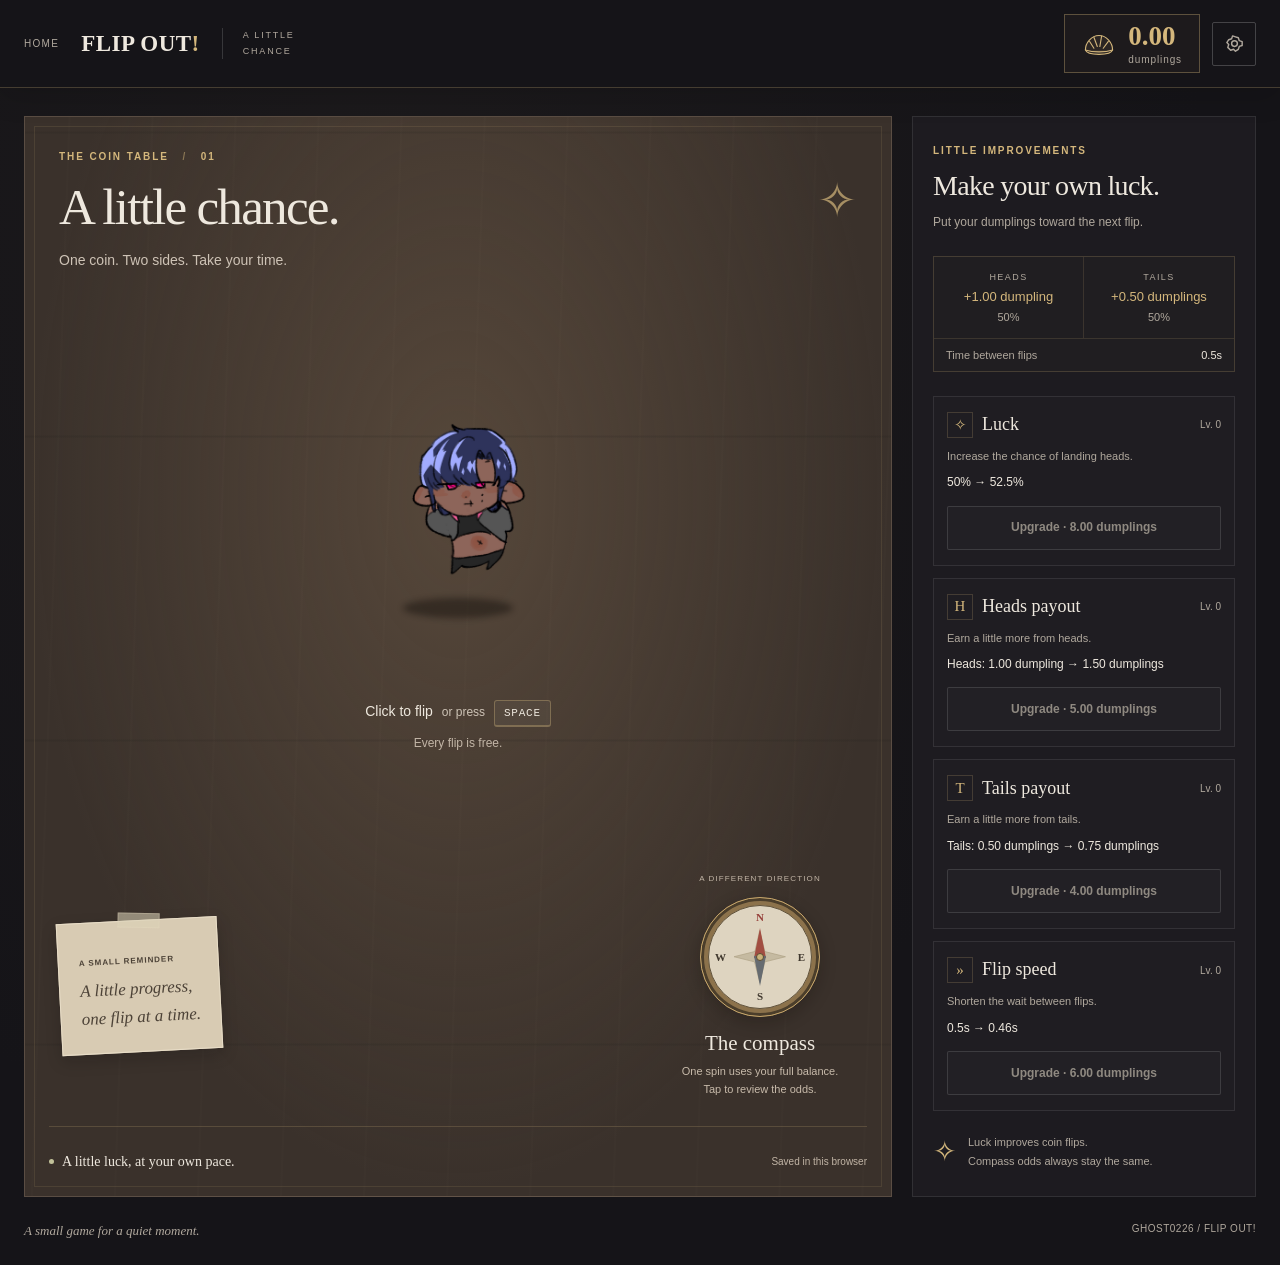
==== dice/index.html @ ee620041 "dice game" ====
<!DOCTYPE html>
<html lang="en">
<head>
  <meta charset="UTF-8">
  <meta name="viewport" content="width=device-width, initial-scale=1.0, viewport-fit=cover">
  <meta name="theme-color" content="#151418">
  <meta name="description" content="A quiet moment of chance. Flip a coin, collect dumplings, and make a little progress at your own pace.">
  <title>FLIP OUT! · A little chance</title>
  <link rel="stylesheet" href="style.css">
  <script src="config.js" defer></script>
  <script src="core.js" defer></script>
  <script src="storage.js" defer></script>
  <script src="app.js" defer></script>
</head>
<body>
    <header class="topbar">
      <div class="brand-group">
        <a class="home-link" href="../" aria-label="Back to home">HOME</a>
        <a class="brand" href="./" aria-label="FLIP OUT! home">FLIP OUT<span>!</span></a>
        <span class="edition-label">A LITTLE CHANCE</span>
      </div>
      <div class="topbar-actions">
        <div class="wallet" aria-label="Dumpling balance">
          <svg class="dumpling-icon" viewBox="0 0 40 32" aria-hidden="true"><path d="M4 23c0-8 7-17 16-17s16 9 16 17c-2 7-30 7-32 0Z"/><path d="m9 13 5 8m0-13 4 11m5-12-2 12m10-6-6 8M4 23c9 3 23 3 32 0"/></svg>
          <span class="wallet-value"><strong id="balance">0.00</strong><span>dumplings</span></span>
        </div>
        <button type="button" class="icon-button settings-button" id="settingsButton" aria-label="Open settings" title="Customize your coin"><svg viewBox="0 0 24 24" aria-hidden="true"><path d="m10 3-1 3-3 1-2 3 2 2-1 3 3 3 3-1 2 2 3-2 1-3 3-1v-4l-3-1-1-3-3-1Z"/><circle cx="12" cy="11" r="3"/></svg></button>
      </div>
    </header>
  <div class="game-shell">
    <main class="game-layout">
      <section class="desk" aria-labelledby="deskTitle">
        <div class="desk-grain" aria-hidden="true"></div>
        <header class="desk-heading">
          <p class="eyebrow">THE COIN TABLE <span aria-hidden="true">/</span> 01</p>
          <h1 id="deskTitle">A little chance.</h1>
          <p class="desk-description">One coin. Two sides. Take your time.</p>
          <span class="desk-sticker" aria-hidden="true">✧</span>
        </header>
        <div class="desk-field" id="coinStage">
          <div class="coin-shadow" id="coinShadow" aria-hidden="true"></div>
          <button type="button" class="coin-button" id="coinButton" aria-label="Flip the coin" aria-describedby="coinInstructions">
            <span class="coin-lift" id="coinLift">
              <span class="coin-rotor" id="coinRotor">
                <span class="coin-face front" aria-hidden="true"><img id="headsImage" src="../coin/앞면1.gif" alt="" draggable="false"></span>
                <span class="coin-face back" aria-hidden="true"><img id="tailsImage" src="../coin/뒷면1.gif" alt="" draggable="false"></span>
              </span>
            </span>
          </button>
          <p class="coin-result" id="coinResult" role="status" aria-live="polite"></p>
          <div class="coin-instructions" id="coinInstructions"><span class="desktop-instruction">Click to flip <span class="or">or press</span> <kbd>SPACE</kbd></span><span class="touch-instruction">Tap to flip</span><span class="free-note">Every flip is free.</span></div>
        </div>
        <div class="desk-accessories">
          <div class="desk-note"><span class="note-pin" aria-hidden="true"></span><p><strong>A SMALL REMINDER</strong><br>A little progress,<br>one flip at a time.</p></div>
          <div class="compass-unit">
            <span class="compass-tag" aria-hidden="true">A DIFFERENT DIRECTION</span>
            <button type="button" class="compass-button" id="compassButton" aria-label="Open compass: risk your entire dumpling balance" aria-describedby="compassHelp">
              <span class="compass-ring" aria-hidden="true">
                <span class="compass-direction north">N</span><span class="compass-direction south">S</span><span class="compass-direction east">E</span><span class="compass-direction west">W</span>
                <svg class="compass-rose" viewBox="0 0 100 100"><path d="m50 15 7 28 28 7-28 7-7 28-7-28-28-7 28-7Z"/></svg>
                <span class="compass-needle" id="compassNeedle"><span class="needle-north"></span><span class="needle-south"></span></span>
                <span class="compass-pin"></span>
              </span>
            </button>
            <span class="compass-caption">The compass</span>
            <p id="compassHelp">One spin uses your full balance.<br>Tap to review the odds.</p>
            <p id="compassResult" class="compass-result" role="status" aria-live="polite"></p>
          </div>
        </div>
        <footer class="desk-footer">
          <div class="game-status"><span class="status-dot" aria-hidden="true"></span><span id="gameStatus" role="status">A little luck, at your own pace.</span></div>
          <span id="saveStatus" class="save-status">Autosaved in this browser</span>
        </footer>
      </section>
      <aside class="upgrade-panel" aria-labelledby="upgradeTitle">
        <div class="panel-heading"><p class="eyebrow">LITTLE IMPROVEMENTS</p><h2 id="upgradeTitle">Make your own luck.</h2><p>Put your dumplings toward the next flip.</p></div>
        <div class="current-stats" aria-label="Current coin rewards and odds">
          <div><span class="stat-label">HEADS</span><strong id="headsReward">+1.00 dumpling</strong><small id="headsOdds">50%</small></div>
          <div><span class="stat-label">TAILS</span><strong id="tailsReward">+0.50 dumplings</strong><small id="tailsOdds">50%</small></div>
          <div class="cooldown-stat"><span>Time between flips</span><strong id="cooldownValue">0.5s</strong></div>
        </div>
        <div id="upgrades" class="upgrade-list" aria-label="Available upgrades"></div>
        <div class="panel-footnote"><span aria-hidden="true">✧</span><p>Luck improves coin flips.<br>Compass odds always stay the same.</p></div>
      </aside>
    </main>
    <footer class="site-footer"><span>A small game for a quiet moment.</span><span>GHOST0226 <span aria-hidden="true">/</span> FLIP OUT!</span></footer>
  </div>
  <dialog id="settingsDialog" class="settings-dialog" aria-labelledby="settingsTitle">
    <div class="dialog-heading"><div><p class="eyebrow">MAKE IT YOURS</p><h2 id="settingsTitle">Two sides of your own.</h2></div><button type="button" class="icon-button close-button" id="closeSettings" aria-label="Close settings">×</button></div>
    <p class="dialog-description">Choose a picture for each side of your coin. Animated GIFs keep moving, and you can restore either default whenever you like.</p>
    <div class="image-settings">
      <section class="image-setting" aria-labelledby="headsSettingTitle"><h3 id="headsSettingTitle">HEADS</h3><img id="headsPreview" class="face-preview" src="../coin/앞면1.gif" alt="Heads image preview"><label class="upload-button" for="headsUpload">Choose heads<input id="headsUpload" type="file" accept="image/png,image/jpeg,image/gif,.png,.jpg,.jpeg,.gif"></label><button type="button" class="text-button" id="resetHeads">Restore default</button></section>
      <section class="image-setting" aria-labelledby="tailsSettingTitle"><h3 id="tailsSettingTitle">TAILS</h3><img id="tailsPreview" class="face-preview" src="../coin/뒷면1.gif" alt="Tails image preview"><label class="upload-button" for="tailsUpload">Choose tails<input id="tailsUpload" type="file" accept="image/png,image/jpeg,image/gif,.png,.jpg,.jpeg,.gif"></label><button type="button" class="text-button" id="resetTails">Restore default</button></section>
    </div>
    <p class="settings-message" id="settingsMessage" role="status" aria-live="polite"></p>
    <div class="privacy-note"><p>Your pictures stay in this browser. No uploads to a server.<br><span>PNG · JPG/JPEG · GIF. Clearing site data deletes your saves and pictures.</span></p></div>
  </dialog>
  <dialog id="compassDialog" class="compass-dialog" aria-labelledby="compassTitle">
    <div class="dialog-heading"><div><p class="eyebrow">THE COMPASS</p><h2 id="compassTitle">Choose a new direction.</h2></div><span class="dialog-compass-mark" aria-hidden="true">✧</span></div>
    <p class="dialog-description">Your current balance: <strong id="compassBaseBalance">0.00 dumplings</strong>.<br>One spin applies the selected multiplier to your full balance.</p>
    <div id="compassOutcomes" class="compass-outcomes" aria-label="Direction probabilities and resulting balances"></div>
    <p class="rounding-note">Amounts are rounded for display. Every fraction is kept.</p>
    <p class="compass-warning"><span aria-hidden="true">!</span>North has a 49% chance. It leaves you with 10% of your balance.</p>
    <div class="dialog-actions"><button type="button" class="secondary-button" id="cancelCompass">Keep playing</button><button type="button" class="primary-button" id="confirmCompass">Spin with full balance</button></div>
  </dialog>
  <div id="toast" class="toast" role="status" aria-live="polite"></div>
  <noscript><p class="noscript-notice">Please enable JavaScript to play FLIP OUT!</p></noscript>
</body>
</html>
---- dice/style.css ----
@charset "UTF-8";
/* 잉크색 패널, 종이색 글자, 은은한 금색으로 차분한 게임 화면을 구성합니다. */
:root {
  color-scheme: dark;
  --ink: #151418;
  --panel: #1d1b20;
  --paper: #eee8de;
  --muted: #b0a89d;
  --gold: #d4b77c;
  --line: #ffffff17;
  --serif: Georgia, "Times New Roman", serif;
  --coin-size: 230px;
  --coin-top: 42%;
  font-family: "Trebuchet MS", Arial, sans-serif;
  font-size: 16px;
  color: var(--paper);
  background: var(--ink);
  font-synthesis: none;
  scroll-padding-top: 110px;
}
* { box-sizing: border-box; }
body { margin: 0; background: radial-gradient(ellipse at 30% 15%, #302a2640, transparent 65%), var(--ink); }
button, input { font: inherit; }
button, a { -webkit-tap-highlight-color: transparent; touch-action: manipulation; }
button { color: inherit; cursor: pointer; }
button:disabled { cursor: not-allowed; }
button:focus-visible, a:focus-visible, label:has(input:focus-visible) { outline: 2px solid var(--gold); outline-offset: 5px; }
a { color: inherit; text-decoration: none; }
p, h1, h2, h3 { margin: 0; }
button svg { display: block; fill: none; stroke: currentColor; stroke-width: 1.5; stroke-linecap: round; stroke-linejoin: round; }
/* 헤더를 body 바로 아래 두어 페이지 끝까지 스크롤해도 잔액이 화면 위에 남습니다. */
.topbar {
  position: sticky; top: 0; z-index: 40;
  display: flex; justify-content: space-between; align-items: center; gap: 24px;
  min-height: 88px;
  padding: calc(12px + env(safe-area-inset-top)) max(24px, calc((100% - 1280px) / 2));
  background: #151418;
  border-bottom: 1px solid #d4b77c40;
  box-shadow: 0 8px 28px #00000024;
}
.brand-group, .topbar-actions, .wallet { display: flex; align-items: center; }
.brand-group { gap: 22px; }
.home-link { display: grid; place-items: center; min-height: 44px; font-size: 10px; letter-spacing: .13em; color: var(--muted); }
.home-link:hover { color: var(--paper); }
.brand { font: 700 23px/1 var(--serif); letter-spacing: .02em; white-space: nowrap; }
.brand > span { color: var(--gold); }
.edition-label { max-width: 102px; font-size: 9px; line-height: 1.7; letter-spacing: .2em; padding-left: 20px; border-left: 1px solid #ffffff26; color: var(--muted); }
.topbar-actions { gap: 12px; min-width: 0; justify-content: flex-end; }
.wallet { gap: 12px; min-width: 0; padding: 7px 17px; border: 1px solid #d4b77c59; background: #d4b77c0a; }
.dumpling-icon { width: 34px; height: 30px; fill: #d4b77c14; stroke: var(--gold); stroke-width: 1.3; stroke-linecap: round; stroke-linejoin: round; flex: 0 0 auto; }
.wallet-value { display: flex; flex-direction: column; min-width: 0; gap: 3px; }
.wallet-value strong { max-width: 300px; overflow-wrap: anywhere; font: 700 27px/1.1 var(--serif); color: var(--gold); font-variant-numeric: tabular-nums; }
.wallet-value > span { font-size: 10px; color: var(--muted); letter-spacing: .09em; }
.icon-button { display: grid; place-items: center; flex: 0 0 auto; width: 44px; height: 44px; padding: 10px; border: 1px solid #ffffff33; border-radius: 2px; background: transparent; color: var(--muted); }
.icon-button svg { width: 23px; height: 23px; }
.icon-button:hover:not(:disabled) { background: #ffffff09; color: var(--paper); border-color: var(--gold); }
.icon-button:active:not(:disabled) { transform: translateY(1px); }
.game-shell { max-width: 1328px; padding: 28px 24px 0; margin: 0 auto; }
.game-layout { display: grid; grid-template-columns: minmax(0, 1fr) 344px; gap: 20px; align-items: stretch; }
.desk { position: relative; display: flex; flex-direction: column; min-width: 0; overflow: hidden; border: 1px solid #b6a18a40; background: radial-gradient(ellipse at 50% 35%, #79634d70, transparent 70%), #3a312b; }
.desk-grain { position: absolute; inset: 0; pointer-events: none; background: repeating-linear-gradient(0deg, transparent 0 150px, #1b17151f 151px 152px, transparent 153px 304px), repeating-linear-gradient(92deg, transparent 0 43px, #f5deb303 44px 45px, transparent 46px 83px); }
.desk::after { content: ""; position: absolute; inset: 9px; border: 1px solid #d4b77c1f; pointer-events: none; }
.desk-heading { position: relative; z-index: 1; margin: 32px 34px 0; padding-right: 45px; }
.eyebrow { font-size: 10px; line-height: 1.5; letter-spacing: .19em; font-weight: 600; color: var(--gold); }
.desk-heading .eyebrow span { margin: 0 9px; opacity: .5; }
h1 { font: 400 clamp(36px, 4vw, 52px)/1.15 var(--serif); letter-spacing: -.035em; margin-top: 14px; }
.desk-description { margin-top: 12px; font-size: 14px; line-height: 1.6; color: #cec3b6; }
.desk-sticker { position: absolute; right: 0; top: 28px; font: 400 48px/1 var(--serif); color: var(--gold); opacity: .7; }
.desk-field { position: relative; min-height: 500px; flex: 1; }
/* 나침반 결과는 일반 문서 흐름에서 늘어나도록 분리해 조작 안내와 겹치지 않게 합니다. */
.desk-accessories { position: relative; z-index: 1; display: flex; justify-content: space-between; align-items: center; gap: 24px; padding: 16px 34px 28px; }
/* 원본 GIF의 투명 실루엣을 유지합니다. 3D 조상에 filter/opacity/overflow를 적용하지 않습니다. */
.coin-button { position: absolute; top: var(--coin-top); left: 50%; width: var(--coin-size); height: var(--coin-size); transform: translate(-50%, -50%); padding: 0; background: transparent; border: 0; border-radius: 12px; perspective: 1000px; z-index: 3; -webkit-user-select: none; user-select: none; }
.coin-button:focus-visible { outline-style: dashed; outline-offset: 4px; }
.coin-lift, .coin-rotor { display: block; position: relative; width: 100%; height: 100%; transform-style: preserve-3d; will-change: transform; }
.coin-rotor { transform: rotateX(0deg); }
.coin-face { display: block; position: absolute; inset: 0; background: transparent; border: 0; box-shadow: none; backface-visibility: hidden; -webkit-backface-visibility: hidden; }
.coin-face.front { transform: translateZ(1px); }
.coin-face.back { transform: rotateX(180deg) translateZ(1px); }
.coin-face img { display: block; width: 100%; height: 100%; object-fit: contain; background: transparent; border: 0; border-radius: 0; user-select: none; -webkit-user-drag: none; }
.coin-face img.is-custom { object-fit: cover; border-radius: 50%; }
.coin-shadow { position: absolute; top: calc(var(--coin-top) + 80px); left: calc(50% - 55px); width: 110px; height: 20px; background: #100c09; border-radius: 50%; filter: blur(3px); opacity: .42; transform-origin: center; pointer-events: none; will-change: transform, opacity, filter; }
.coin-result { position: absolute; top: calc(var(--coin-top) + 121px); left: 50%; transform: translate(-50%, 6px); width: max-content; max-width: calc(100% - 32px); padding: 8px 14px; border: 1px solid #d4b77c66; background: #211c18f5; color: #edcf93; font-size: 16px; text-align: center; line-height: 1.4; overflow-wrap: anywhere; z-index: 5; pointer-events: none; opacity: 0; visibility: hidden; transition: opacity .2s, transform .2s, visibility .2s; }
.coin-result.is-visible { opacity: 1; visibility: visible; transform: translate(-50%, 0); }
.coin-result:empty { display: none; }
.coin-instructions { position: absolute; top: calc(var(--coin-top) + 181px); left: 50%; transform: translateX(-50%); width: min(390px, calc(100% - 32px)); text-align: center; line-height: 1.8; font-size: 14px; color: var(--paper); }
.or { font-size: 12px; color: #cec3b6; padding: 0 5px; }
kbd { font: 11px "Courier New", monospace; background: #ffffff0a; border: 1px solid #d4b77c59; border-bottom-width: 2px; border-radius: 3px; padding: 6px 9px; letter-spacing: .07em; }
.free-note { display: block; font-size: 12px; color: #c2b5a6; margin-top: 9px; }
.touch-instruction { display: none; }
.desk-note { position: relative; padding: 23px 20px 20px; max-width: 200px; background: #d8cbb3; color: #4c4237; border: 1px solid #e8ddc7; box-shadow: 0 6px 16px #0c09092e; transform: rotate(-3deg); }
.note-pin { position: absolute; top: -8px; left: 38%; width: 42px; height: 15px; transform: rotate(4deg); background: #dcd2b88f; border: 1px solid #e5dbc247; }
.desk-note p { font: italic 17px/1.65 var(--serif); }
.desk-note strong { display: inline-block; margin-bottom: 8px; font: 600 8px/1.5 "Trebuchet MS", sans-serif; letter-spacing: .12em; }
.compass-unit { flex: 0 0 194px; min-width: 0; text-align: center; }
.compass-tag { display: block; margin-bottom: 14px; font-size: 8px; letter-spacing: .14em; color: #c2b5a6; }
.compass-button { width: 120px; height: 120px; border: 1px solid #c6a66b; border-radius: 50%; padding: 7px; background: #8c724b; box-shadow: 0 5px 16px #100c0940, inset 0 0 0 3px #4b3e2b; }
.compass-button:hover:not(:disabled) { background: #ad8f5e; }
.compass-button:active:not(:disabled) { translate: 0 1px; }
.compass-ring { display: block; position: relative; width: 100%; height: 100%; background: #ded4c0; border: 1px solid #61533c; border-radius: 50%; color: #40382e; }
.compass-direction { position: absolute; z-index: 2; font: 700 11px/1 var(--serif); }
.north { top: 6px; left: 50%; transform: translateX(-50%); color: #963f39; }
.south { bottom: 6px; left: 50%; transform: translateX(-50%); }
.east { right: 6px; top: 50%; transform: translateY(-50%); }
.west { left: 6px; top: 50%; transform: translateY(-50%); }
.compass-rose { position: absolute; inset: 14%; width: 72%; height: 72%; fill: #c5baa1; stroke: #b1a487; stroke-width: 1; }
.compass-needle { display: block; position: absolute; left: calc(50% - 6px); top: calc(50% - 29px); width: 12px; height: 58px; transform: rotate(0deg); transform-origin: center; z-index: 3; }
.needle-north, .needle-south { position: absolute; left: 0; width: 12px; height: 30px; clip-path: polygon(50% 0,100% 100%,0 100%); }
.needle-north { top: 0; background: #a24e42; }
.needle-south { bottom: 0; background: #666b70; transform: rotate(180deg); }
.compass-pin { position: absolute; z-index: 4; left: calc(50% - 4px); top: calc(50% - 4px); width: 8px; height: 8px; border: 1px solid #594930; background: #cab37a; border-radius: 50%; }
.compass-caption { display: block; margin-top: 14px; font: 400 21px/1.2 var(--serif); }
#compassHelp { font-size: 11px; line-height: 1.6; color: #c7baaa; margin-top: 7px; }
.compass-result { margin-top: 10px; padding: 8px; background: #211c18; border: 1px solid #d4b77c47; color: var(--gold); font-size: 12px; line-height: 1.5; overflow-wrap: anywhere; }
.compass-result:empty { display: none; }
.desk-footer { z-index: 1; display: flex; justify-content: space-between; align-items: center; gap: 20px; margin: 0 24px; padding: 18px 0; min-height: 70px; border-top: 1px solid #d4b77c33; }
.game-status { display: flex; gap: 8px; align-items: center; font: 400 14px/1.5 var(--serif); }
.status-dot { width: 5px; height: 5px; background: #c2c29a; border-radius: 50%; flex: 0 0 auto; }
.save-status { max-width: 38%; text-align: right; color: #c2b5a6; font-size: 10px; line-height: 1.5; }
.upgrade-panel { padding: 26px 20px; border: 1px solid var(--line); min-width: 0; background: var(--panel); }
.panel-heading h2 { font: 400 28px/1.2 var(--serif); letter-spacing: -.025em; margin: 11px 0 10px; }
.panel-heading > p:last-child { font-size: 12px; line-height: 1.6; color: var(--muted); }
.current-stats { display: grid; grid-template-columns: repeat(2, minmax(0, 1fr)); border: 1px solid #d4b77c33; background: #d4b77c05; margin: 24px 0; }
.current-stats > div:not(.cooldown-stat) { display: flex; align-items: center; flex-direction: column; gap: 7px; padding: 15px 5px; }
.current-stats > div:first-child { border-right: 1px solid #d4b77c26; }
.stat-label { font-size: 9px; letter-spacing: .16em; color: var(--muted); }
.current-stats strong { font-size: 13px; font-weight: 400; color: var(--gold); font-variant-numeric: tabular-nums; overflow-wrap: anywhere; text-align: center; }
.current-stats small { font-size: 11px; color: var(--muted); }
.cooldown-stat { grid-column: 1/-1; display: flex; justify-content: space-between; padding: 10px 12px; border-top: 1px solid #d4b77c26; font-size: 11px; color: var(--muted); }
.cooldown-stat strong { color: var(--paper); font-size: 11px; }
.upgrade-list { display: grid; gap: 12px; }
.upgrade-card { padding: 15px 13px; border: 1px solid var(--line); background: #ffffff02; }
.upgrade-heading { display: flex; align-items: center; gap: 9px; }
.upgrade-icon { display: grid; place-items: center; flex: 0 0 26px; height: 26px; border: 1px solid #d4b77c33; color: var(--gold); font: 400 15px var(--serif); }
.upgrade-heading h3 { flex: 1; font: 400 18px/1.2 var(--serif); }
.upgrade-level { font-size: 10px; color: var(--muted); white-space: nowrap; }
.upgrade-description { font-size: 11px; line-height: 1.6; margin-top: 10px; color: var(--muted); }
.upgrade-effect { font-size: 12px; line-height: 1.6; margin: 8px 0 13px; overflow-wrap: anywhere; font-variant-numeric: tabular-nums; }
.upgrade-buy, .upload-button, .primary-button, .secondary-button { min-height: 44px; padding: 11px 12px; border: 1px solid var(--gold); border-radius: 2px; font-size: 12px; font-weight: 600; line-height: 1.4; transition: background .15s; }
.upgrade-buy { width: 100%; background: #d4b77c; color: #211c16; }
.upgrade-buy:hover:not(:disabled) { background: #e5c994; }
.upgrade-buy:active:not(:disabled), .primary-button:active, .secondary-button:active { transform: translateY(1px); }
.upgrade-buy:disabled { background: #ffffff04; color: #8f8981; border-color: #ffffff1f; }
.panel-footnote { display: flex; align-items: center; gap: 12px; margin-top: 22px; color: var(--muted); }
.panel-footnote > span { font: 400 28px var(--serif); color: var(--gold); }
.panel-footnote p { font-size: 11px; line-height: 1.7; }
.site-footer { display: flex; justify-content: space-between; gap: 16px; padding: 24px 0; font-size: 10px; line-height: 1.6; letter-spacing: .05em; color: var(--muted); }
.site-footer > span:first-child { font: italic 13px/1.5 var(--serif); letter-spacing: 0; }
dialog { width: min(610px, calc(100% - 32px)); max-height: calc(100dvh - 32px); overflow: auto; margin: auto; padding: 30px; background: var(--panel); color: var(--paper); border: 1px solid #d4b77c66; border-radius: 3px; box-shadow: 0 24px 80px #00000070; }
dialog::backdrop { background: #09080bc9; }
.dialog-heading { display: flex; justify-content: space-between; align-items: flex-start; gap: 16px; }
.dialog-heading h2 { font: 400 30px/1.2 var(--serif); letter-spacing: -.025em; margin-top: 12px; }
.close-button { font: 400 26px Arial, sans-serif; padding: 0; }
.dialog-description { font-size: 14px; line-height: 1.8; color: var(--muted); margin-top: 20px; }
.image-settings { display: grid; grid-template-columns: repeat(2, minmax(0, 1fr)); gap: 16px; margin-top: 24px; }
.image-setting { display: flex; flex-direction: column; align-items: center; padding: 16px 12px; border: 1px solid var(--line); min-width: 0; }
.image-setting h3 { font-size: 10px; letter-spacing: .15em; font-weight: 400; color: var(--gold); }
.face-preview { width: 128px; height: 128px; max-width: 100%; object-fit: contain; background: transparent; border: 0; border-radius: 0; margin: 16px 0; }
.face-preview.is-custom { object-fit: cover; border-radius: 50%; }
.upload-button { position: relative; display: grid; place-items: center; width: 100%; text-align: center; background: #d4b77c12; cursor: pointer; color: var(--gold); }
.upload-button:hover { background: #d4b77c24; }
.upload-button input { position: absolute; width: 1px; height: 1px; opacity: 0; overflow: hidden; }
.text-button { min-height: 44px; margin-top: 6px; padding: 8px 4px; background: transparent; border: 0; text-decoration: underline; text-underline-offset: 4px; font-size: 11px; color: var(--muted); }
.text-button:hover { color: var(--paper); }
.settings-message { margin-top: 16px; color: var(--gold); font-size: 13px; line-height: 1.6; }
.settings-message:empty { display: none; }
.privacy-note { border-top: 1px solid var(--line); margin-top: 20px; padding-top: 16px; font-size: 12px; line-height: 1.7; }
.privacy-note span { color: var(--muted); font-size: 11px; }
.dialog-compass-mark { font: 400 44px var(--serif); color: var(--gold); }
.compass-dialog .dialog-description strong { color: var(--gold); font-weight: 600; overflow-wrap: anywhere; }
.compass-outcomes { display: grid; grid-template-columns: repeat(2, minmax(0, 1fr)); gap: 12px; margin-top: 20px; }
.compass-outcome { display: flex; flex-direction: column; gap: 8px; padding: 16px; border: 1px solid #ffffff26; background: #ffffff03; overflow-wrap: anywhere; }
.compass-outcome strong { font: 400 21px/1.2 var(--serif); }
.compass-outcome span { font-size: 12px; color: var(--muted); }
.compass-outcome b { font-size: 15px; color: var(--gold); font-weight: 400; font-variant-numeric: tabular-nums; }
.compass-outcome--north { border-top: 2px solid #b77c70; }
.compass-outcome--south { border-top: 2px solid #9ca88b; }
.compass-outcome--east { border-top: 2px solid #92999f; }
.compass-outcome--west { border-top: 2px solid var(--gold); }
.rounding-note { margin-top: 12px; font-size: 11px; line-height: 1.6; color: var(--muted); }
.compass-warning { display: flex; align-items: center; gap: 12px; margin-top: 16px; padding: 12px; border: 1px solid #b77c7059; background: #b77c7009; color: #e2b7a9; font-size: 12px; line-height: 1.7; }
.compass-warning > span { font: 400 26px var(--serif); }
.dialog-actions { display: flex; gap: 12px; margin-top: 24px; }
.primary-button { flex: 1; background: var(--gold); color: var(--ink); }
.secondary-button { background: transparent; color: var(--muted); border-color: #ffffff33; }
.primary-button:hover { background: #e4c78f; }
.secondary-button:hover { background: #ffffff09; color: var(--paper); }
.toast { position: fixed; left: 50%; bottom: calc(24px + env(safe-area-inset-bottom)); transform: translateX(-50%); max-width: calc(100% - 32px); z-index: 50; padding: 12px 20px; background: #252127; color: var(--paper); border: 1px solid #d4b77c80; box-shadow: 0 8px 32px #0000004d; font-size: 13px; line-height: 1.6; text-align: center; pointer-events: none; opacity: 0; visibility: hidden; transition: opacity .2s, visibility .2s; }
.toast.is-visible { opacity: 1; visibility: visible; }
.toast:empty { display: none; }
.noscript-notice { position: fixed; inset: auto 16px 16px; z-index: 60; border: 1px solid var(--gold); padding: 20px; background: var(--panel); text-align: center; }
@media (max-width: 1120px) {
  .game-layout { grid-template-columns: minmax(0, 1fr) 310px; gap: 16px; }
  .edition-label { display: none; }
  .desk-heading { margin: 28px 26px 0; }
  .desk-accessories { padding: 16px 26px 28px; gap: 18px; }
  .desk-note { max-width: 160px; padding: 20px 15px 16px; }
  .desk-note p { font-size: 16px; }
  .compass-unit { flex-basis: 178px; }
  .upgrade-panel { padding: 24px 16px; }
  .upgrade-icon { display: none; }
}
@media (max-width: 900px) {
  .game-layout { grid-template-columns: 1fr; }
  .desk-heading { margin: 30px 32px 0; }
  h1 { font-size: 46px; }
  .desk-accessories { padding: 16px 34px 28px; }
  .desk-note { max-width: 200px; padding: 23px 20px 20px; }
  .compass-unit { flex-basis: 194px; }
  .upgrade-panel { padding: 28px; }
  .upgrade-list { grid-template-columns: repeat(2, minmax(0, 1fr)); }
  .current-stats { max-width: 460px; }
  .upgrade-icon { display: grid; }
}
@media (max-width: 560px) {
  :root { --coin-size: 210px; --coin-top: 38%; scroll-padding-top: 160px; }
  .topbar { gap: 8px; padding: calc(10px + env(safe-area-inset-top)) 16px 10px; flex-wrap: wrap; }
  .brand-group { width: 100%; justify-content: space-between; }
  .brand { font-size: 20px; }
  .home-link { min-height: 28px; font-size: 9px; }
  .topbar-actions { width: 100%; justify-content: space-between; }
  .wallet { flex: 1; padding: 8px 12px; }
  .wallet-value { flex-direction: row; flex-wrap: wrap; align-items: baseline; gap: 4px 10px; }
  .wallet-value strong { font-size: 24px; max-width: 100%; }
  .wallet-value > span { font-size: 10px; }
  .dumpling-icon { width: 28px; }
  .game-shell { padding: 16px 12px 0; }
  .desk-heading { margin: 26px 22px 0; padding-right: 22px; }
  .desk-heading .eyebrow { font-size: 9px; letter-spacing: .14em; }
  h1 { font-size: 37px; }
  .desk-description { font-size: 12px; }
  .desk-sticker { font-size: 30px; top: 35px; right: -2px; }
  .desk-field { min-height: 500px; }
  .coin-result { font-size: 14px; top: calc(var(--coin-top) + 111px); }
  .coin-instructions { top: calc(var(--coin-top) + 171px); font-size: 14px; }
  .desk-accessories { padding: 8px 22px 28px; gap: 18px; }
  .compass-unit { flex-basis: 158px; }
  .compass-tag { font-size: 7px; }
  .compass-button { width: 110px; height: 110px; padding: 6px; }
  .compass-needle { height: 54px; top: calc(50% - 27px); }
  .needle-north, .needle-south { height: 28px; }
  .compass-caption { font-size: 20px; }
  #compassHelp { font-size: 10px; }
  .desk-note { max-width: calc(100% - 176px); padding: 18px 11px 13px; }
  .desk-note p { font-size: 14px; }
  .desk-note strong { font-size: 7px; letter-spacing: .07em; }
  .desk-footer { margin: 0 20px; align-items: flex-start; flex-direction: column; gap: 7px; }
  .save-status { max-width: none; text-align: left; }
  .upgrade-panel { padding: 25px 18px; }
  .upgrade-list { grid-template-columns: 1fr; }
  .site-footer { flex-direction: column; gap: 7px; padding: 22px 5px; }
  dialog { padding: 24px 18px; width: calc(100% - 24px); }
  .dialog-heading h2 { font-size: 27px; }
  .dialog-heading .eyebrow { font-size: 9px; }
  .dialog-description { font-size: 13px; }
  .dialog-compass-mark { font-size: 32px; }
  .image-settings { gap: 10px; }
  .image-setting { padding: 14px 8px; }
  .face-preview { width: 108px; height: 108px; }
  .upload-button { padding: 9px 5px; font-size: 11px; }
  .text-button { font-size: 10px; }
  .compass-outcomes { gap: 9px; }
  .compass-outcome { padding: 12px; }
  .compass-outcome b { font-size: 13px; }
  .dialog-actions { flex-direction: column-reverse; }
}
@media (max-width: 380px) {
  .desk-note { display: none; }
  .desk-accessories { justify-content: center; }
  h1 { font-size: 32px; }
  .wallet-value strong { font-size: 22px; }
}
@media (pointer: coarse) {
  .desktop-instruction { display: none; }
  .touch-instruction { display: inline; }
}
@media (prefers-reduced-motion: reduce) {
  *, *::before, *::after { scroll-behavior: auto !important; transition-duration: 0s !important; }
}
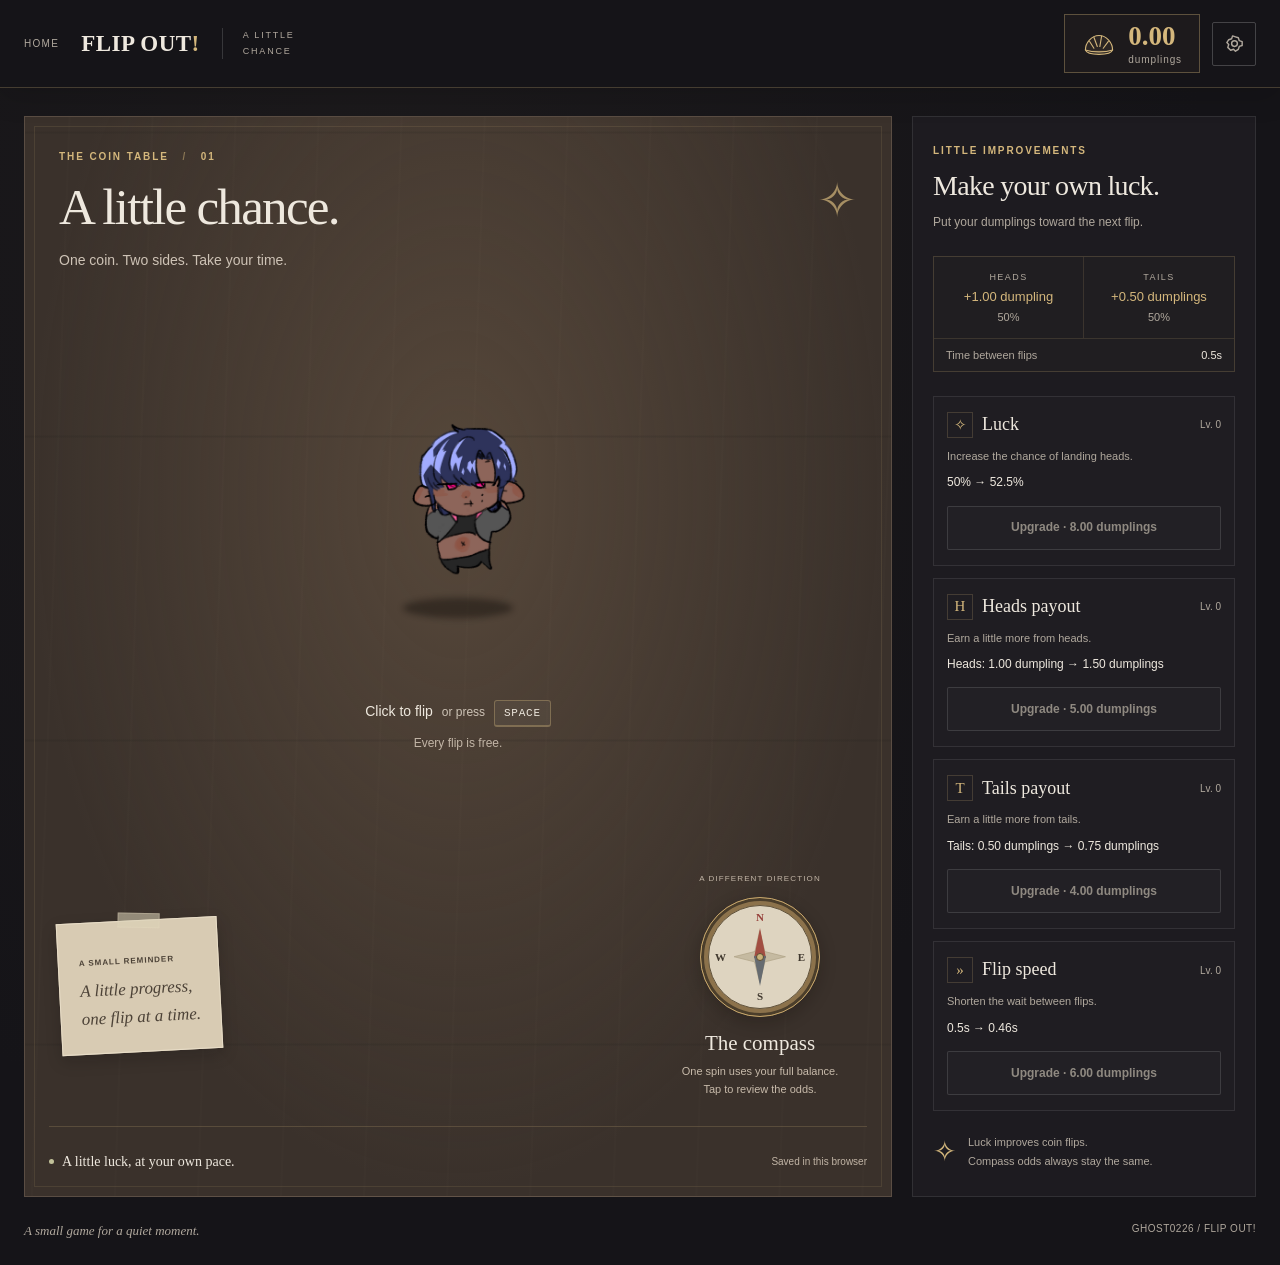
==== commit 2bcba668: "sdf" ====
--- a/dice/index.html
+++ b/dice/index.html
@@ -22,7 +22,7 @@
       <div class="topbar-actions">
         <div class="wallet" aria-label="Dumpling balance">
           <svg class="dumpling-icon" viewBox="0 0 40 32" aria-hidden="true"><path d="M4 23c0-8 7-17 16-17s16 9 16 17c-2 7-30 7-32 0Z"/><path d="m9 13 5 8m0-13 4 11m5-12-2 12m10-6-6 8M4 23c9 3 23 3 32 0"/></svg>
-          <span class="wallet-value"><strong id="balance">0.00</strong><span>dumplings</span></span>
+          <span class="wallet-value"><strong id="balance">0.00</strong><span>dumplings</span><span id="feverTimer" class="fever-timer" hidden></span></span>
         </div>
         <button type="button" class="icon-button settings-button" id="settingsButton" aria-label="Open settings" title="Customize your coin"><svg viewBox="0 0 24 24" aria-hidden="true"><path d="m10 3-1 3-3 1-2 3 2 2-1 3 3 3 3-1 2 2 3-2 1-3 3-1v-4l-3-1-1-3-3-1Z"/><circle cx="12" cy="11" r="3"/></svg></button>
       </div>
@@ -41,6 +41,7 @@
           <div class="coin-shadow" id="coinShadow" aria-hidden="true"></div>
           <button type="button" class="coin-button" id="coinButton" aria-label="Flip the coin" aria-describedby="coinInstructions">
             <span class="coin-lift" id="coinLift">
+              <span class="fever-aura" aria-hidden="true"></span>
               <span class="coin-rotor" id="coinRotor">
                 <span class="coin-face front" aria-hidden="true"><img id="headsImage" src="../coin/앞면1.gif" alt="" draggable="false"></span>
                 <span class="coin-face back" aria-hidden="true"><img id="tailsImage" src="../coin/뒷면1.gif" alt="" draggable="false"></span>
@@ -48,7 +49,10 @@
             </span>
           </button>
           <p class="coin-result" id="coinResult" role="status" aria-live="polite"></p>
-          <div class="coin-instructions" id="coinInstructions"><span class="desktop-instruction">Click to flip <span class="or">or press</span> <kbd>SPACE</kbd></span><span class="touch-instruction">Tap to flip</span><span class="free-note">Every flip is free.</span></div>
+          <div class="coin-instructions" id="coinInstructions">
+            <span id="normalInstructions"><span class="desktop-instruction">Click to flip <span class="or">or press</span> <kbd>SPACE</kbd></span><span class="touch-instruction">Tap to flip</span><span class="free-note">Every flip is free.</span></span>
+            <span id="feverInstructions" class="fever-instructions" hidden><strong>FEVER TIME</strong><span class="free-note">Click, tap, or press Space as fast as you like.</span><span id="feverScore" class="fever-score">0 flips · +0.00 dumplings</span><span class="fever-track" aria-hidden="true"><span id="feverProgress"></span></span></span>
+          </div>
         </div>
         <div class="desk-accessories">
           <div class="desk-note"><span class="note-pin" aria-hidden="true"></span><p><strong>A SMALL REMINDER</strong><br>A little progress,<br>one flip at a time.</p></div>
@@ -85,6 +89,11 @@
     </main>
     <footer class="site-footer"><span>A small game for a quiet moment.</span><span>GHOST0226 <span aria-hidden="true">/</span> FLIP OUT!</span></footer>
   </div>
+  <button type="button" id="goldenDumpling" class="golden-dumpling" aria-label="Golden dumpling: activate seven seconds of fever time" hidden>
+    <span class="golden-spark golden-spark-one" aria-hidden="true">✧</span><span class="golden-spark golden-spark-two" aria-hidden="true">✦</span>
+    <svg viewBox="0 0 100 80" aria-hidden="true"><defs><linearGradient id="dumplingGold" x1="0" y1="0" x2="0.7" y2="1"><stop offset="0" stop-color="#fff3ae"/><stop offset="0.5" stop-color="#f7c857"/><stop offset="1" stop-color="#c88927"/></linearGradient></defs><path class="golden-shell" d="M9 57C10 36 29 15 50 15s40 21 41 42c-9 17-73 17-82 0Z"/><path class="golden-folds" d="m22 34 11 19m0-31 10 26m14-28-4 28m23-14-13 19M10 57c24 7 56 7 80 0"/><path class="golden-shine" d="M20 40c5-9 12-15 20-17"/></svg>
+    <span class="golden-label">Golden dumpling<small>Tap for 7s of fever</small></span>
+  </button>
   <dialog id="settingsDialog" class="settings-dialog" aria-labelledby="settingsTitle">
     <div class="dialog-heading"><div><p class="eyebrow">MAKE IT YOURS</p><h2 id="settingsTitle">Two sides of your own.</h2></div><button type="button" class="icon-button close-button" id="closeSettings" aria-label="Close settings">×</button></div>
     <p class="dialog-description">Choose a picture for each side of your coin. Animated GIFs keep moving, and you can restore either default whenever you like.</p>
--- a/dice/style.css
+++ b/dice/style.css
@@ -19,6 +19,7 @@
   scroll-padding-top: 110px;
 }
 * { box-sizing: border-box; }
+[hidden] { display: none !important; }
 body { margin: 0; background: radial-gradient(ellipse at 30% 15%, #302a2640, transparent 65%), var(--ink); }
 button, input { font: inherit; }
 button, a { -webkit-tap-highlight-color: transparent; touch-action: manipulation; }
@@ -189,6 +190,32 @@
 .toast.is-visible { opacity: 1; visibility: visible; }
 .toast:empty { display: none; }
 .noscript-notice { position: fixed; inset: auto 16px 16px; z-index: 60; border: 1px solid var(--gold); padding: 20px; background: var(--panel); text-align: center; }
+/* 피버 효과는 이미지와 독립 후광에만 적용해 앞뒤 면의 3D 구조를 유지합니다. */
+.fever-aura { display: none; position: absolute; inset: -14px; border-radius: 50%; pointer-events: none; background: conic-gradient(#f7a8b8, #f5d688, #ace3bc, #8cceef, #c0a5ed, #f7a8b8); filter: blur(24px); opacity: .5; transform: translateZ(-8px); }
+.is-fever .fever-aura { display: block; animation: fever-aura 4s linear infinite; }
+.is-fever .coin-face img { animation: fever-rainbow 2s linear infinite; }
+.wallet-value > .fever-timer { color: #f5d688; font-size: 10px; font-weight: 700; letter-spacing: .08em; font-variant-numeric: tabular-nums; }
+.fever-instructions { display: block; }
+.fever-instructions > strong { font: 600 20px/1.3 var(--serif); color: #f4d991; letter-spacing: .12em; }
+.fever-instructions .free-note { margin-top: 6px; }
+.fever-score { display: block; margin-top: 5px; color: #e6d9fb; font-size: 12px; font-variant-numeric: tabular-nums; }
+.fever-track { display: block; width: min(240px, 80%); height: 3px; margin: 12px auto 0; overflow: hidden; background: #ffffff18; }
+.fever-track > span { display: block; width: 100%; height: 100%; transform-origin: left; background: linear-gradient(90deg, #f2acb4, #efd787, #a7dcae, #a3ceee, #c8aff0); }
+.golden-dumpling { position: fixed; right: max(22px, env(safe-area-inset-right)); bottom: calc(100px + env(safe-area-inset-bottom)); z-index: 35; display: flex; flex-direction: column; align-items: center; width: 132px; min-height: 120px; padding: 8px 8px 10px; border: 1px solid #f7cf7880; border-radius: 14px; background: radial-gradient(ellipse at 50% 30%, #ab7c334d, #231c16eb 75%); box-shadow: 0 0 28px #e9b65833, 0 8px 24px #0005; animation: golden-float 2.8s ease-in-out infinite; }
+.golden-dumpling:hover { border-color: #ffe6ab; background-color: #594320; }
+.golden-dumpling:active { scale: .96; }
+.golden-dumpling svg { width: 92px; height: 72px; overflow: visible; filter: drop-shadow(0 0 9px #efbb5480); }
+.golden-shell { fill: url(#dumplingGold); stroke: #ffedb6; stroke-width: 1.5; }
+.golden-folds { stroke: #a6712b; stroke-width: 2; }
+.golden-shine { stroke: #fff8da; stroke-width: 3; }
+.golden-label { font: 400 14px/1.3 var(--serif); color: #ffe6b0; text-align: center; }
+.golden-label small { display: block; margin-top: 5px; font: 10px/1.4 "Trebuchet MS", sans-serif; color: #e3c796; }
+.golden-spark { position: absolute; pointer-events: none; color: #ffe7a1; font-size: 22px; }
+.golden-spark-one { left: 6px; top: 5px; }
+.golden-spark-two { right: 8px; top: 36px; font-size: 14px; }
+@keyframes golden-float { 0%, 100% { transform: translateY(0) rotate(-2deg); } 50% { transform: translateY(-7px) rotate(2deg); } }
+@keyframes fever-rainbow { from { filter: drop-shadow(0 0 7px #ffb196) hue-rotate(0deg); } to { filter: drop-shadow(0 0 7px #ffb196) hue-rotate(360deg); } }
+@keyframes fever-aura { from { transform: translateZ(-8px) rotate(0deg); } to { transform: translateZ(-8px) rotate(360deg); } }
 @media (max-width: 1120px) {
   .game-layout { grid-template-columns: minmax(0, 1fr) 310px; gap: 16px; }
   .edition-label { display: none; }
@@ -263,6 +290,10 @@
   .compass-outcome { padding: 12px; }
   .compass-outcome b { font-size: 13px; }
   .dialog-actions { flex-direction: column-reverse; }
+  .golden-dumpling { right: max(14px, env(safe-area-inset-right)); width: 112px; min-height: 110px; }
+  .golden-dumpling svg { width: 78px; height: 62px; }
+  .golden-label { font-size: 12px; }
+  .fever-instructions .free-note { font-size: 11px; }
 }
 @media (max-width: 380px) {
   .desk-note { display: none; }
@@ -276,4 +307,6 @@
 }
 @media (prefers-reduced-motion: reduce) {
   *, *::before, *::after { scroll-behavior: auto !important; transition-duration: 0s !important; }
-}
+  .golden-dumpling, .is-fever .fever-aura, .is-fever .coin-face img { animation: none; }
+  .is-fever .coin-face img { filter: drop-shadow(-5px 0 7px #e8b7ec) drop-shadow(5px 0 7px #a8dcca); }
+}
